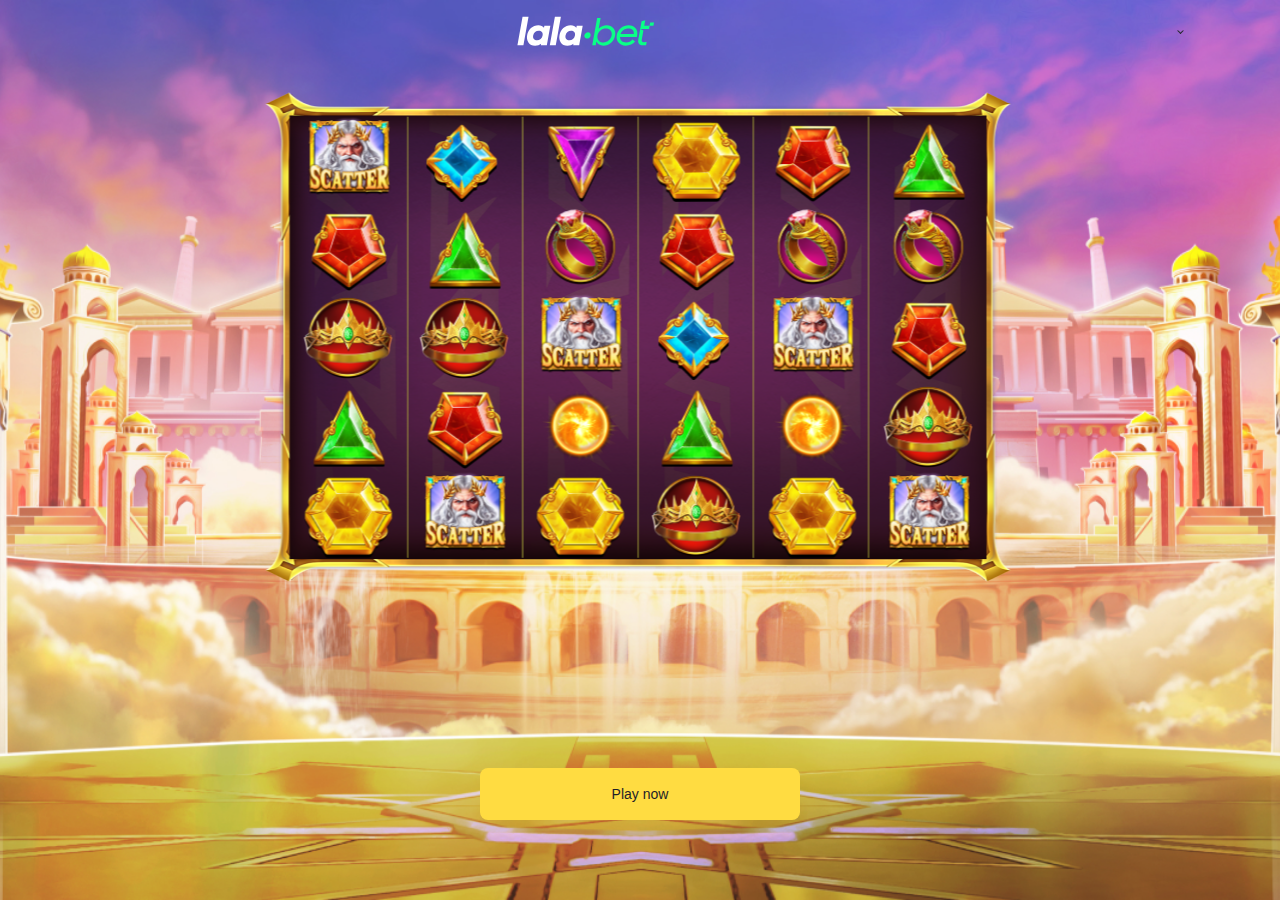
==== index.html @ fec8e7c0 "slots" ====
<!doctype html>
<html lang="en">
<head>
    <meta charset="UTF-8">
    <meta name="viewport"
          content="width=device-width, user-scalable=no, initial-scale=1.0, maximum-scale=1.0, minimum-scale=1.0">
    <meta http-equiv="X-UA-Compatible" content="ie=edge">
    <title>lala-bet</title>
    <link rel="preconnect" href="https://fonts.googleapis.com">
    <link rel="preconnect" href="https://fonts.gstatic.com" crossorigin>
    <link href="https://fonts.googleapis.com/css2?family=Roboto:wght@400&display=swap" rel="stylesheet">
    <link href="https://fonts.googleapis.com/css2?family=Poppins:wght@400;700&display=swap" rel="stylesheet">
    <link href="https://fonts.googleapis.com/css2?family=Passion+One:wght@400&display=swap" rel="stylesheet">
    <link rel="stylesheet" href="css/style.css">
    <link rel="stylesheet" href="css/slot.css">
    <link rel="stylesheet" href="css/signupFrame.css">
    <script src="https://preprod.justbit.io/script/true-signup.js" async="" defer="" id="TRUE_SIGNUP"
            idframe="TRUE_SIGNUP_FRAME" brand="https://preprod.justbit.io" css="https://getbootstrap.com/docs/3.4/dist/css/bootstrap.min.css">
    </script>
</head>
<body>

<div id="root">
    <header class="header">
        <div class="header__container container">
            <div class="header__item"></div>
            <div data-id="logo" class="logo" data-toggle="modal" data-target="#modalRegistration" data-dismiss="modal">
                <img src="images/logo.svg" alt="LALA-BET">
            </div>
            <div class="languagepicker">
                <a href="javascript:void(0)" title="українська" rel="nofollow" class="active">
                    <img src="images/lang/en.png" alt=""/>
                    <div class="arrow"></div>
                </a>

                <div class="languagepicker-dropduwn">
                    <a href="" title="english" rel="nofollow" class="active" data-lang="en">
                        <img src="images/lang/en.png" alt=""/>EN
                    </a>
                    <a href="" title="" rel="nofollow" class="active" data-lang="pt">
                        <img src="images/lang/pt.png" alt=""/>PT
                    </a>
                    <a href="" title="" rel="nofollow" class="active" data-lang="de">
                        <img src="images/lang/de.png" alt=""/>DE
                    </a>
                    <a href="" title="poland" rel="nofollow" class="active" data-lang="pl">
                        <img src="images/lang/pl.png" alt=""/>PL
                    </a>
                    <a href="" title="" rel="nofollow" class="active" data-lang="ca-EN">
                        <img src="images/lang/ca-en.png" alt=""/>CA-Eng
                    </a>
                    <a href="" title="" rel="nofollow" class="active" data-lang="ca-FR">
                        <img src="images/lang/ca-fr.png" alt=""/>CA-Fr
                    </a>
                    <a href="" title="" rel="nofollow" class="active"  data-lang="au">
                        <img src="images/lang/au.png" alt=""/>AU
                    </a>
                    <a href="" title="" rel="nofollow" class="active" data-lang="nz">
                        <img src="images/lang/nz.png" alt=""/>NZ
                    </a>
                    <a href="" title="" rel="nofollow" class="active" data-lang="in">
                        <img src="images/lang/in.png" alt=""/>IN
                    </a>
                </div>
            </div>
        </div>
    </header>
    <div class="main">
<!--        <div id="slot" class="slot">-->
<!--            <div id="reels" class="reels">-->
<!--                <div class="reel"></div>-->
<!--                <div class="reel"></div>-->
<!--                <div class="reel"></div>-->
<!--                <div class="reel"></div>-->
<!--                <div class="reel"></div>-->
<!--                <div class="reel"></div>-->
<!--            </div>-->
<!--        </div>-->

        <div class="slot">
            <div class="slot-mask">
                <div class="slot-column slot-column-1">
                    <img class="slot-element slot-element-1" src="./images/symbols/scatter_win.png">
                    <img class="slot-element slot-element-2" src="./images/symbols/orange.png">
                    <img class="slot-element slot-element-3" src="./images/symbols/krown.png">
                    <img class="slot-element slot-element-4" src="./images/symbols/green.png">
                    <img class="slot-element slot-element-5" src="./images/symbols/yellow.png">

                </div>
                <div class="slot-column slot-column-2">
                    <img class="slot-element slot-element-1" src="./images/symbols/blue.png">
                    <img class="slot-element slot-element-2" src="./images/symbols/green.png">
                    <img class="slot-element slot-element-3" src="./images/symbols/krown.png">
                    <img class="slot-element slot-element-4" src="./images/symbols/orange.png">
                    <img class="slot-element slot-element-5" src="./images/symbols/scatter_win.png">
                </div>
                <div class="slot-column slot-column-3">
                    <img class="slot-element slot-element-1" src="./images/symbols/purple.png">
                    <img class="slot-element slot-element-2" src="./images/symbols/ring.png">
                    <img class="slot-element slot-element-3" src="./images/symbols/scatter_win.png">
                    <img class="slot-element slot-element-4" src="./images/symbols/wild_win.png">
                    <img class="slot-element slot-element-5" src="./images/symbols/yellow.png">
                </div>
                <div class="slot-column slot-column-4">
                    <img class="slot-element slot-element-1" src="./images/symbols/yellow.png">
                    <img class="slot-element slot-element-2" src="./images/symbols/orange.png">
                    <img class="slot-element slot-element-3" src="./images/symbols/blue.png">
                    <img class="slot-element slot-element-4" src="./images/symbols/green.png">
                    <img class="slot-element slot-element-5" src="./images/symbols/krown.png">
                </div>
                <div class="slot-column slot-column-5">
                    <img class="slot-element slot-element-1" src="./images/symbols/orange.png">
                    <img class="slot-element slot-element-2" src="./images/symbols/ring.png">
                    <img class="slot-element slot-element-3" src="./images/symbols/scatter_win.png">
                    <img class="slot-element slot-element-4" src="./images/symbols/wild_win.png">
                    <img class="slot-element slot-element-5" src="./images/symbols/yellow.png">
                </div>
                <div class="slot-column slot-column-6">
                    <img class="slot-element slot-element-1" src="./images/symbols/green.png">
                    <img class="slot-element slot-element-2" src="./images/symbols/ring.png">
                    <img class="slot-element slot-element-3" src="./images/symbols/orange.png">
                    <img class="slot-element slot-element-4" src="./images/symbols/krown.png">
                    <img class="slot-element slot-element-5" src="./images/symbols/scatter_win.png">
                </div>
            </div>

            <div class="slot-combo"></div>
        </div>

        <button type="button" id="playNow" class="btn btn-play"></button>
    </div>
</div>

<div class="modal modalSpin" id="modalSpin">
    <div class="modal__dialog greeting__dialog">
        <div class="modal__content greeting__content">
            <div class="modal__body">
                <div class="modal__header">
                    <div class="gradient-text">TRY AGAIN</div>
                </div>
                <button type="button" id="spin" class="btn btn-play">Spin</button>
            </div>
        </div>
    </div>
</div>

<div class="modal modalGetBonus" id="modalGetBonus">
    <div class="modal__dialog greeting__dialog">
        <div class="modal__content greeting__content">
            <div class="modal__body">
                <div class="modal__header">
                    <div class="gradient-text">Your bonus</div>
                    <div class="text">200% up to €1’000</div>
                </div>
                <button type="button" id="getBonus" class="btn btn-play">Get Bonus</button>
            </div>
        </div>
    </div>
</div>

<div class="modal modalRegistration" id="modalRegistration">
    <div class="modal__dialog">
        <button class="modal__close" type="button" data-close="modal">&times;</button>
        <div class="modal__content modal__form">
            <div class="iframe__form" id="TRUE_SIGNUP_FRAME"></div>
<!--            <form action="" class="signup">-->
<!--                <div class="signup__title">Sign Up</div>-->

<!--                <div class="btn-wrap">-->
<!--                    <a href="#" class="btn-social" rel="nofollow, noindex">-->
<!--                        <i class="google" aria-hidden="true"></i>-->
<!--                    </a>-->
<!--                    <a href="#" class="btn-social" rel="nofollow, noindex">-->
<!--                        <i class="facebook" aria-hidden="true"></i>-->
<!--                    </a>-->
<!--                    <a href="#" class="btn-social" rel="nofollow, noindex">-->
<!--                        <i class="whatsapp" aria-hidden="true"></i>-->
<!--                    </a>-->
<!--                    <a href="#" class="btn-social" rel="nofollow, noindex">-->
<!--                        <i class="telegram" aria-hidden="true"></i>-->
<!--                    </a>-->
<!--                </div>-->

<!--                <div class="or"><span>or Log in directly with</span></div>-->

<!--                <div class="form-group">-->
<!--                    <input type="text" class="form-control" placeholder="Enter Email" name="email" required>-->
<!--                    <input type="password" class="form-control" name="password" placeholder="Password" required>-->
<!--                    <select id="country" class="form-control" name="country">-->
<!--                        <option>Currency</option>-->
<!--                        <option value="eur">EUR</option>-->
<!--                        <option value="usd">USD</option>-->
<!--                        <option value="uah">UAH</option>-->
<!--                    </select>-->

<!--                    <a href="/" class="code">I have a code</a>-->

<!--                    <div class="form-buttons">-->
<!--                        <input type="submit" class="form-button form-login" value="Log in">-->
<!--                        <input type="submit" class="form-button form-continue" value="Continue">-->
<!--                    </div>-->
<!--                </div>-->

<!--                <div class="notification">-->
<!--                    <p>-->
<!--                        By clicking “Sign up” you confirm 18 years and agree to-->
<!--                        <a href="/">Terms of Use</a> and <a href="/">Privacy Policy</a>-->
<!--                    </p>-->

<!--                    <div class="or"></div>-->

<!--                    <p>Need help? <a href="/">Contact us</a></p>-->
<!--                </div>-->
<!--            </form>-->
        </div>
    </div>
</div>

<audio id="snd-music" loop>
    <source src="sounds/music.mp3" type="audio/mpeg">
</audio>

<audio id="snd-reels" loop>
    <source src="sounds/reels.mp3" type="audio/mpeg">
</audio>

<audio id="snd-win">
    <source src="sounds/win.mp3" type="audio/mpeg">
</audio>

<script src="js/common.js" type="module"></script>
<script src="js/slots.js" type="module"></script>
<script src="js/signupFrame.js" type="module"></script>

</body>
</html>
---- css/style.css ----
* {
    box-sizing: border-box;
    margin: 0;
    padding: 0;
}

html {
    height: 100%;
}

img {
    max-width: 100%;
}

body {
    display: flex;
    flex-direction: column;
    font-family: Roboto,Arial,sans-serif;
    font-weight: 500;
    font-size: 14px;
    line-height: 1.2;
    min-height: 100%;
    width: auto;
    overflow-x: hidden;
    background: #000 url('../images/bg.jpg') no-repeat 50% 50%/cover;
}

#root {
    min-height: 100vh;
    position: relative;
    overflow: hidden;
}

#root, main {
    flex: 1 0 auto;
}

/* Header */

.header {
    position: absolute;
    z-index: 9;
    width: 100%;
    height: 54px;
    padding-top: 10px;
}

.header__container {
    display: flex;
    justify-content: space-between;
    align-items: center;
}
.container {
    width: 100%;
    max-width: 100%;
    margin: 0 auto;
    padding: 0 10px;
}
@media (max-width: 767px){
    .header__item {
        display: none;
    }
    .header .logo {
        width: 97px;
        height: 22px;
    }
}
@media (min-width: 640px){
    .container {
        max-width: 610px;
        padding: 0 15px;
    }
}
@media (min-width: 768px){
    .header {
        height: 64px;
        padding-top: 15px;
    }
    .container {
        max-width: 738px;
    }
}
@media (min-width: 992px){
    .container {
        max-width: 962px;
    }
}
@media (min-width: 1200px){
    .container {
        max-width: 1140px;
    }
}
@media (min-width: 1494px){
    .container {
        max-width: 1246px;
    }
}

/* Main */
.main {
    display: flex;
    justify-content: center;
    position: relative;
    flex: 1 1 auto;
    z-index: 1;
    overflow: hidden;
    height: 100vh;
    padding-bottom: 80px;
}

/* Button */

.btn {
    display: flex;
    justify-content: center;
    align-items: center;
    width: 320px;
    height: 52px;
    border-radius: 8px;
    border: none;
    font-size: 14px;
    line-height: 20;
    font-weight: 500;
    cursor: pointer;
    align-self: flex-end;
}
.btn-play {
    position: absolute;
    background-color: #FFDC41;
    color: #1E1E28;
    animation: pulse 1s linear infinite;
}
.btn-play:before {
    content: '';
    position: absolute;
    display: block;
    width: 160px;
    height: 26px;
    border-radius: 8px;
    background: transparent;
    animation: increase 1s infinite;
}

@keyframes pulse {
    0% {
        transform: scale(1);
    }
    20% {
        transform: scale(.9);
    }
    40% {
        transform: scale(1);
    }
}
@keyframes increase{
    0% {
        transform: scale(1);
        box-shadow: 0px 0px 1px #FFDC41;
        box-shadow: inset 0 0 1px #FFDC41;
    }
    50% {
        box-shadow: 0px 0px 3px  #FFDC41;
        box-shadow: inset 0 0 3px #FFDC41;
    }
    100% {
        transform: scale(2.5);
    }
}


/* languagepicker */

.languagepicker {
    position: relative;
    display: flex;
    flex-wrap: wrap;
    align-items: center;
    justify-content: center;
    max-width: 110px;
    min-width: 110px;
    width: 100%;
    min-height: 30px;
    padding: 5px 0 14px;
}

.languagepicker a {
    display: flex;
    align-items: center;
    width: 100%;
    height: 100%;
    font-size: 12px;
    font-weight: 400;
    text-decoration: none;
    text-transform: uppercase;
    color: #fff;
}

.languagepicker>.active {
    position: relative;
    justify-content: center;
}
.languagepicker a .arrow {
    position: absolute;
    top: 50%;
    right: 12px;
    width: 5px;
    height: 5px;
    border-top: 1px solid transparent;
    border-right: 1px solid transparent;
    border-bottom: 1px solid #23282D;
    border-left: 1px solid #23282D;
    transform: rotate(-45deg);
}

.languagepicker:hover a .arrow {
    transform: rotate(135deg);
}

.languagepicker .languagepicker-dropduwn {
    display: none;
    position: absolute;
    left: 0;
    top: 100%;
    width: 100%;
    background-color: #23282D;
    border-radius: 4px;
    padding: 8px 8px 5px;
    z-index: 99;
}
.languagepicker:hover .languagepicker-dropduwn {
    display: block;
}
.languagepicker .languagepicker-dropduwn a.active {
    gap: 8px;
    margin-bottom: 8px;
    width: 100%;
}

/* Modal */

.modal {
    position: fixed;
    top: 0;
    left: 0;
    z-index: 999;
    display: none;
    width: 100%;
    height: 100%;
    overflow: hidden;
    background-color: rgba(0,0,0,.75);
}

.modal__dialog {
    position: relative;
    top: 50%;
    left: 50%;
    transform: translate(-50%, -50%);
    max-width: 343px;
}
.greeting__dialog::after {
    content: "";
    position: absolute;
    bottom: 113px;
    left: 55%;
    transform: translate(-50%);
    display: block;
    width: 305px;
    height: 265px;
    background: url("../images/zeus.png") 50% 50%/contain no-repeat;
    overflow: hidden;
    z-index: -1;
}

.modal__content {
    position: relative;
}
.greeting__content {
    padding-bottom: calc(292 / 443 * 100%);
    width: 100%;
    background-image: url("../images/bg-pop.png");
    background-size: cover;
    overflow-y: auto;
}
.modal__body {
    position: absolute;
    top: 0;
    left: 0;
    display: flex;
    flex-direction: column;
    align-items: center;
    width: 100%;
    height: 100%;
    font-family: 'Poppins', sans-serif;
    font-weight: 700;
    text-align: center;
    padding: 29px 32px 32px;
    color: #fff;
    overflow: hidden;
}
.modal__header {
    display: flex;
    flex-direction: column;
    justify-content: center;
    height: 100%;
}

.modal .btn {
    width: 280px;
}
.modal .btn-play {
    position: static;
}
.modal .btn-play:before {
    width: 130px;
}
.gradient-text {
    background: linear-gradient(to top, #F58D29, #FEEA76, #FEEA76);
    -webkit-background-clip: text;
    background-clip: text;
    color: transparent;
}

.modal.show {
    display: block;
}

/* modalSpin */
.modal.modalSpin .gradient-text {
    font-size: 40px;
    line-height: 1;
}

/* modalGetBonus */
.modal.modalGetBonus .gradient-text {
    font-size: 30px;
    line-height: 1;
}
.modal.modalGetBonus .text {
    font-size: 26px;
    line-height: 30px;
}

/* modalRegistration */
.modal.modalRegistration .modal__dialog {
    position: relative;
    padding-top: 88px;
}
.modal.modalRegistration .modal__content {
    max-width: 360px;
    min-height: 536px;
    border: 4px solid transparent;
    border-radius: 24px;
    background-image: linear-gradient(#fff, #fff), linear-gradient(90deg, #FFA011 0%, #FFED4D 35%, #FFED4D 65%, #FFA011 100%);
    background-origin: border-box;
    background-clip: padding-box, border-box;
    box-shadow: 0px 0px 40px 0px #FFED4D;
    overflow: hidden;
}

.modal.modalRegistration .modal__close {
    position: absolute;
    top: 0px;
    right: 16px;
    font-size: 20px;
    font-weight: 700;
    color: #fff;
    width: 40px;
    height: 40px;
    border: 1px solid rgba(255, 255, 255, .1);
    border-radius: 12px;
    background-color: transparent;
    cursor: pointer;
}

@media (min-width: 768px){
    .modal__dialog {
        max-width: 443px;
    }
    .greeting__dialog::after {
        bottom: 158px;
        left: 50%;
        transform: translate(-50%);
        width: 305px;
        height: 300px;
        background: url("../images/zeus.png") 50% 50%/contain no-repeat;
    }

    .modal__content {
        position: relative;
    }
    .greeting__content {
        padding-bottom: calc(292 / 443 * 100%);
        width: 100%;
        background-image: url("../images/bg-pop.png");
        overflow-y: auto;
    }
    .modal__body {
        font-weight: 700;
        padding: 40px 35px 56px;
    }
    .modal .btn {
        width: 372px;
    }
    .modal .btn-play:before {
        width: 172px;
    }

    /* modalSpin */
    .modal.modalSpin .gradient-text {
        font-size: 52px;
    }

    /* modalGetBonus */
    .modal.modalGetBonus .gradient-text {
        font-size: 40px;
    }
    .modal.modalGetBonus .text {
        font-size: 36px;
        line-height: 40px;
    }

    /* modalRegistration */
    .modal.modalRegistration .modal__dialog {
        padding-top: 60px;
    }
    .modal.modalRegistration .modal__content {
        max-width: 480px;
        border: 6px solid transparent;
    }

    .modal.modalRegistration .modal__close {
        right: 0;
    }
}

/* signup */
/*.signup {*/
/*    position: relative;*/
/*    display: flex;*/
/*    gap: 20px;*/
/*    flex-direction: column;*/
/*    align-items: center;*/
/*    padding: 12px 20px 20px;*/
/*}*/

/*.signup__title {*/
/*    font-family: 'Passion One', sans-serif;*/
/*    font-size: 24px;*/
/*    font-weight: 400;*/
/*    color: #58586C;*/
/*}*/

/*.signup a {*/
/*    font-size: 12px;*/
/*    line-height: 15px;*/
/*    font-weight: 400;*/
/*    color: #05D2FF;*/
/*    text-decoration: none;*/
/*}*/

/*.signup a.code {*/
/*    margin-top: 8px;*/
/*    margin-bottom: 8px;*/
/*    text-align: center;*/
/*}*/

/*!* signup / social icons *!*/
/*.btn-wrap {*/
/*    display: flex;*/
/*    align-items: center;*/
/*    justify-content: center;*/
/*    gap: 4px;*/
/*    width: 100%;*/
/*}*/
/*.btn-social {*/
/*    display: flex;*/
/*    align-items: center;*/
/*    justify-content: center;*/
/*    border: 1px solid #BEB9FF;*/
/*    border-radius: 8px;*/
/*    padding: 8px 12px;*/
/*    width: calc(100% / 4);*/
/*}*/
/*.btn-social i {*/
/*    display: block;*/
/*    width: 20px;*/
/*    height: 20px;*/
/*}*/
/*.btn-social .google {*/
/*    background-image: url('data:image/svg+xml,<svg width="21" height="20" viewBox="0 0 21 20" fill="none" xmlns="http://www.w3.org/2000/svg" xmlns:xlink="http://www.w3.org/1999/xlink"><rect x="0.5" width="20" height="20" fill="url(%23pattern0)"/><defs><pattern id="pattern0" patternContentUnits="objectBoundingBox" width="1" height="1"><use xlink:href="%23image0_1_4249" transform="scale(0.000488281)"/></pattern><image id="image0_1_4249" width="2048" height="2048" xlink:href="[data-uri]"/></defs></svg>');*/
/*}*/
/*.btn-social .facebook {*/
/*    background-image: url('data:image/svg+xml,<svg width="21" height="20" viewBox="0 0 21 20" fill="none" xmlns="http://www.w3.org/2000/svg"><g clip-path="url(%23clip0_1_4251)"><path d="M20.5 10C20.5 4.47698 16.0226 0 10.5 0C4.97737 0 0.5 4.47698 0.5 10C0.5 14.9911 4.15703 19.1284 8.93744 19.8785V12.8907H6.39828V10H8.93744V7.79703C8.93744 5.29061 10.4306 3.9064 12.7144 3.9064C13.8086 3.9064 14.9529 4.1037 14.9529 4.1037V6.56434H13.6922C12.4497 6.56434 12.0626 7.33536 12.0626 8.12611V10.002H14.8357L14.3926 12.8927H12.0614V19.8785C16.843 19.1284 20.5 14.9911 20.5 10Z" fill="%231877F2"/><path d="M14.3925 12.8908L14.8356 10H12.0613V8.12417C12.0613 7.33499 12.4484 6.56239 13.6909 6.56239H14.9516V4.10373C14.9516 4.10373 13.8073 3.90643 12.7132 3.90643C10.4293 3.90643 8.93617 5.29064 8.93617 7.79705V10H6.39819V12.8908H8.93736V19.8785C9.97276 20.0405 11.0271 20.0405 12.0625 19.8785V12.8908H14.3925Z" fill="white"/></g><defs><clipPath id="clip0_1_4251"><rect width="20" height="20" fill="white" transform="translate(0.5)"/></clipPath></defs></svg>');*/
/*}*/
/*.btn-social .whatsapp {*/
/*    background-image: url('data:image/svg+xml,<svg width="21" height="20" viewBox="0 0 21 20" fill="none" xmlns="http://www.w3.org/2000/svg"><g clip-path="url(%23clip0_1_4255)"><path d="M20.5 9.99874C20.5 15.5197 16.0224 20 10.5 20C4.97763 20 0.5 15.5197 0.5 9.99874C0.5 4.47774 4.97637 0 10.5 0C16.0236 0 20.5 4.47799 20.5 9.99874Z" fill="%230D9F16"/><path fill-rule="evenodd" clip-rule="evenodd" d="M16.2871 8.60552C15.6351 5.90137 13.3081 4.05659 10.4955 4.02515C10.1121 4.02778 9.72981 4.06686 9.35384 4.14188C5.43003 4.93609 3.39591 9.28552 5.3095 12.7972C5.33227 12.8375 5.34627 12.8821 5.35061 12.9281C5.35495 12.9742 5.34951 13.0206 5.33467 13.0644C5.08019 13.9902 4.82689 14.9149 4.57476 15.8385C4.53375 15.9894 4.53375 15.9894 4.68573 15.9509C5.64567 15.6994 6.60435 15.4501 7.56354 15.1962C7.59923 15.1859 7.63662 15.1827 7.67353 15.1871C7.71044 15.1914 7.7461 15.203 7.77843 15.2214C9.01406 15.8528 10.3141 16.0373 11.6786 15.7748C14.9361 15.1406 17.0643 11.8289 16.2871 8.60552ZM11.3258 14.8219C11.0578 14.8674 10.7883 14.8916 10.6464 14.8885C9.60295 14.8855 8.75221 14.6518 7.96966 14.1784C7.92548 14.1486 7.87523 14.1291 7.82257 14.1213C7.7699 14.1134 7.71614 14.1173 7.6652 14.1328C7.13931 14.2785 6.60964 14.4095 6.08274 14.5487C5.97203 14.5819 5.96146 14.5577 5.98964 14.4576C6.12904 13.9567 6.26039 13.4591 6.40482 12.9643C6.44483 12.8246 6.42998 12.7185 6.35072 12.594C5.26874 10.8548 5.31403 8.68779 6.52535 7.07898C7.78346 5.40351 9.4945 4.71747 11.5414 5.15445C13.5587 5.57961 14.8448 6.8815 15.3173 8.88804C15.963 11.6317 14.1005 14.3605 11.3258 14.8219Z" fill="%23FCFCFC"/><path fill-rule="evenodd" clip-rule="evenodd" d="M12.0483 12.8035C11.8366 12.8126 11.6346 12.764 11.432 12.7092C10.0697 12.3177 9.0474 11.4649 8.22711 10.3419C7.91686 9.91998 7.62926 9.48299 7.53364 8.95821C7.4189 8.32677 7.60032 7.79268 8.0701 7.3557C8.22107 7.21909 8.674 7.15847 8.85718 7.24626C8.92066 7.28091 8.96985 7.33686 8.99607 7.40425C9.16844 7.81406 9.33828 8.21759 9.50687 8.6274C9.53882 8.70639 9.52499 8.78211 9.48951 8.86111C9.40295 9.04928 9.26305 9.20098 9.12289 9.34966C9.01495 9.45909 9.01016 9.55972 9.08917 9.68928C9.57028 10.4905 10.2358 11.0732 11.1064 11.4214C11.2363 11.4729 11.3329 11.4548 11.4207 11.3459C11.5656 11.167 11.7189 10.9876 11.8563 10.8027C11.9504 10.6722 12.0576 10.6541 12.1909 10.7144C12.4795 10.8455 12.7661 10.9821 13.054 11.1195C13.1184 11.1469 13.1821 11.1804 13.246 11.2105C13.5374 11.3565 13.5343 11.3595 13.5094 11.681C13.4606 12.3099 12.9896 12.6191 12.4307 12.7738C12.3055 12.8034 12.1765 12.8134 12.0483 12.8035Z" fill="%23FDFDFD"/></g><defs><clipPath id="clip0_1_4255"><rect width="20" height="20" fill="white" transform="translate(0.5)"/></clipPath></defs></svg>');*/
/*}*/
/*.btn-social .telegram {*/
/*    background-image: url('data:image/svg+xml,<svg width="21" height="20" viewBox="0 0 21 20" fill="none" xmlns="http://www.w3.org/2000/svg"><g clip-path="url(%23clip0_1_4260)"><path d="M10.5042 20.0083C16.0293 20.0083 20.5083 15.5293 20.5083 10.0042C20.5083 4.47902 16.0293 0 10.5042 0C4.97902 0 0.5 4.47902 0.5 10.0042C0.5 15.5293 4.97902 20.0083 10.5042 20.0083Z" fill="url(%23paint0_linear_1_4260)"/><path fill-rule="evenodd" clip-rule="evenodd" d="M5.02308 9.89588C7.93853 8.62974 9.87939 7.78842 10.854 7.38026C13.6278 6.22241 14.2109 6.02249 14.5858 6.01416C14.6691 6.01416 14.8523 6.03082 14.9773 6.13078C15.0772 6.21408 15.1022 6.32237 15.1189 6.40566C15.1355 6.48896 15.1522 6.66389 15.1355 6.79717C14.9856 8.37984 14.3359 12.2199 14.0027 13.9858C13.8611 14.7355 13.5862 14.9854 13.3196 15.0104C12.7365 15.0604 12.295 14.6272 11.7369 14.2607C10.854 13.686 10.3625 13.3278 9.50455 12.7613C8.51329 12.1116 9.15469 11.7534 9.72112 11.1703C9.87106 11.0204 12.4283 8.68805 12.4783 8.4798C12.4866 8.45481 12.4866 8.35485 12.4283 8.30487C12.37 8.25489 12.2867 8.27155 12.2201 8.28821C12.1285 8.30487 10.729 9.23782 8.00517 11.0787C7.60534 11.3536 7.24715 11.4869 6.92229 11.4785C6.56411 11.4702 5.88106 11.2786 5.36461 11.112C4.73987 10.9121 4.24007 10.8038 4.28172 10.454C4.30671 10.2707 4.55661 10.0875 5.02308 9.89588Z" fill="white"/></g><defs><linearGradient id="paint0_linear_1_4260" x1="10.4958" y1="0" x2="10.4958" y2="19.8501" gradientUnits="userSpaceOnUse"><stop stop-color="%232AABEE"/><stop offset="1" stop-color="%23229ED9"/></linearGradient><clipPath id="clip0_1_4260"><rect width="20" height="20" fill="white" transform="translate(0.5)"/></clipPath></defs></svg>');*/
/*}*/

/*!* signup / or *!*/
/*.or {*/
/*    position: relative;*/
/*    display: flex;*/
/*    align-items: center;*/
/*    font-size: 10px;*/
/*    line-height: 1.4;*/
/*    font-weight: 400;*/
/*    color: #58586C;*/
/*    width: 100%;*/
/*}*/
/*.or:after {*/
/*    content: '';*/
/*    position: absolute;*/
/*    display: block;*/
/*    width: 100%;*/
/*    height: 1px;*/
/*    background: #EBEAFF;*/
/*    z-index: 0;*/
/*}*/
/*.or span {*/
/*    display: block;*/
/*    background-color: #fff;*/
/*    margin: 0 auto;*/
/*    padding: 0 24px;*/
/*    z-index: 2;*/
/*}*/

/*!* signup / form group *!*/

/*.form-group {*/
/*    display: flex;*/
/*    flex-direction: column;*/
/*    gap: 8px;*/
/*    width: 100%;*/
/*}*/

/*.form-control {*/
/*    display: block;*/
/*    width: 100%;*/
/*    font-weight: 400;*/
/*    font-size: 13px;*/
/*    line-height: 1.4;*/
/*    color: #AAAAB9;*/
/*    padding: 14px 24px 14px 12px;*/
/*    height: 48px;*/
/*    border: 1px solid #EBEAFF;*/
/*    border-radius: 8px;*/
/*}*/

/*.form-buttons {*/
/*    display: flex;*/
/*    gap: 8px;*/
/*    width: 100%;*/
/*}*/

/*.form-button {*/
/*    display: flex;*/
/*    align-items: center;*/
/*    justify-content: center;*/
/*    border-radius: 8px;*/
/*    padding: 16px 0;*/
/*    font-weight: 500;*/
/*    font-size: 14px;*/
/*    line-height: 20px;*/
/*    height: 52px;*/
/*    width: calc(100% / 2);*/
/*    border: none;*/
/*}*/
/*.form-login {*/
/*    border: 1px solid #BEB9FF;*/
/*    background-color: #fff;*/
/*    color: #BEB9FF;*/
/*}*/
/*.form-continue {*/
/*    border: 1px solid #FFDC41;*/
/*    background-color: #FFDC41;*/
/*    color: #1E1E28;*/
/*}*/

/*!* signup / notification *!*/

/*.notification {*/
/*    display: flex;*/
/*    flex-direction: column;*/
/*    align-items: center;*/
/*    gap: 12px;*/
/*}*/

/*@media (min-width: 768px){*/
/*    .signup {*/
/*        padding: 18px 36px;*/
/*    }*/
/*}*/
---- css/slot.css ----
.slot{
    position: absolute;
    top: 64px;
    left: 50%;
    transform: translateX(-50%);
    width: 1011px;
    height: 568px;
    background: url("../images/bg-slot.png");
}

.slot-mask {
    display: flex;
    position: absolute;
    top: calc((100% - 463px) / 2);
    height: 441px;
    left: calc((100% - 700px) / 2);
    width: 696px;
    overflow: hidden;
    transition: opacity .5s ease;
}

.slot-column {
    position: relative;
    height: 100%;
    width: calc(100% / 6);
    overflow: hidden;
    transition: transform .5s ease;
}

.slot-element {
    width: 100%;
    height: calc((100% / 5) - 3px);
    object-fit: contain;
    transform: translate3d(0, 0, 0);
}

.slot-combo {
    position: absolute;
    top: 190px;
    left: 14px;
    opacity: 0
}

.slot-combo.combo-show {
    transition: opacity .35s ease;
    opacity: 1;
    animation: combo-anim .75s ease-in-out infinite
}

/* ========== */

.slot-column-pos {
    transform: translateY(-25px)
}

.slot-column-moving {
    display: block;
    filter: url("#blur");
    animation: column-moving .15s linear infinite
}

.slot-column-end {
    animation: column-back .2s ease-in-out forwards
}

/* ========== */

@keyframes column-up {
    100% {
        transform: translateY(-100px)
    }
}

@keyframes column-moving {
    100% {
        transform: translateY(525px)
    }
}

@keyframes column-back {
    0% {
        transform: translateY(0)
    }

    50% {
        transform: translateY(50px)
    }

    100% {
        transform: translateY(0)
    }
}

@keyframes combo-anim {
    0%,100% {
        opacity: .5
    }

    50% {
        opacity: 1
    }
}

/*.slot{*/
/*    position: absolute;*/
/*    top: 64px;*/
/*    left: 50%;*/
/*    transform: translateX(-50%);*/
/*    width: 1011px;*/
/*    height: 568px;*/
/*    background: url("../images/bg-slot.png");*/
/*}*/

/*.reels {*/
/*    display: flex;*/
/*    position: absolute;*/
/*    top: calc((100% - 463px) / 2);*/
/*    height: 441px;*/
/*    left: calc((100% - 700px) / 2);*/
/*    width: 696px;*/
/*    overflow: hidden;*/
/*    transition: opacity .5s ease;*/
/*}*/

/*.reel {*/
/*    overflow: hidden;*/
/*    width: calc(100% / 6);*/
/*}*/

/*.reel > .icons {*/
/*    position: relative;*/
/*    height: 100%;*/
/*}*/

/*.reel > .icons > img {*/
/*    width: 100%;*/
/*    height: calc((100% / 5) - 3px);*/
/*    object-fit: contain;*/
/*    transform: translate3d(0, 0, 0);*/
/*}*/

/*#slot.inverted .reel {*/
/*    transform: scaleY(-1);*/
/*}*/

/*#slot.inverted .reel > .icons > img {*/
/*    transform: scaleY(-1);*/
/*}*/
---- css/signupFrame.css ----
.iframe__form {
    position: absolute;
    height: 100%;
    width: 100%;
}
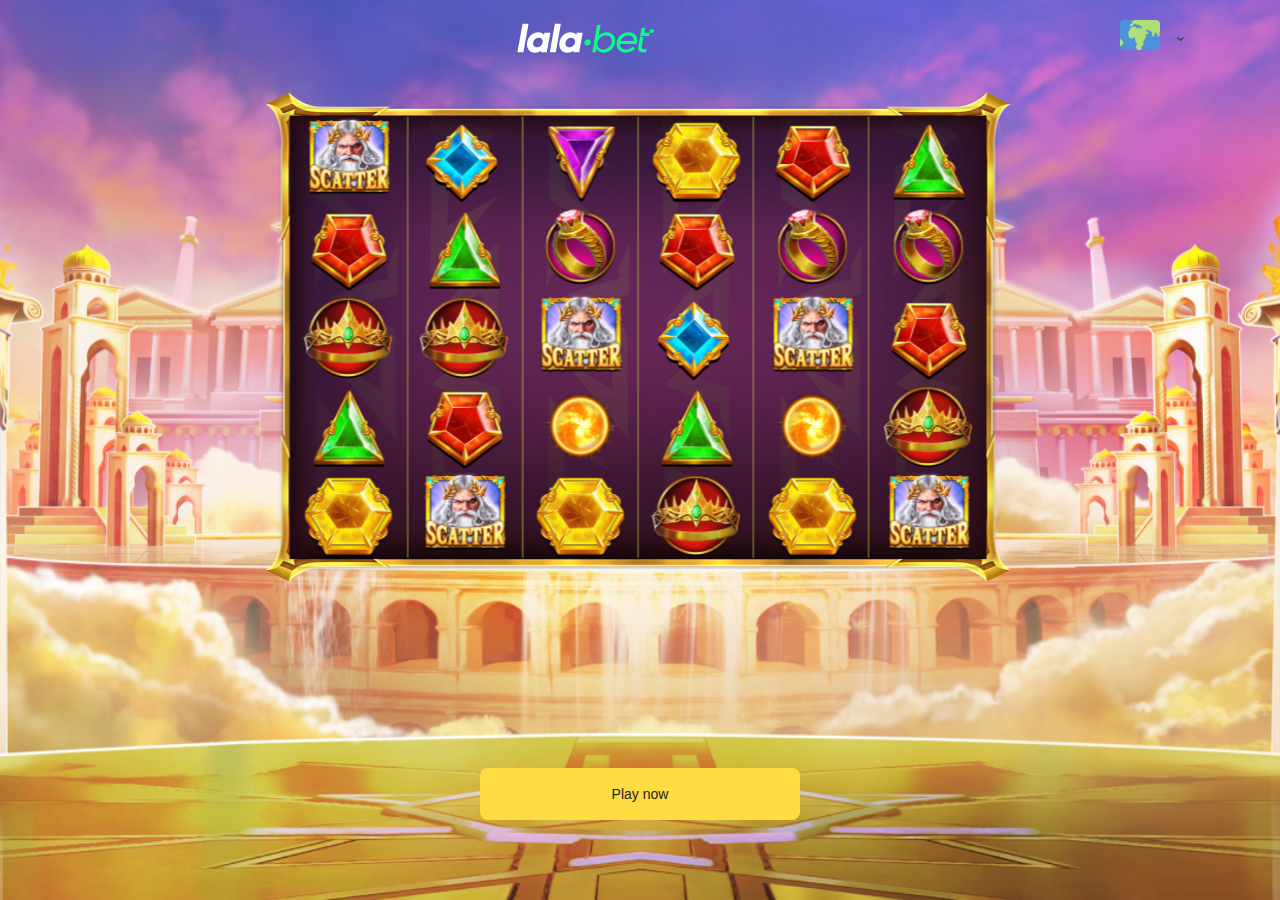
==== commit 0407d912: "languagepicker" ====
--- a/index.html
+++ b/index.html
@@ -28,8 +28,8 @@
                 <img src="images/logo.svg" alt="LALA-BET">
             </div>
             <div class="languagepicker">
-                <a href="javascript:void(0)" title="українська" rel="nofollow" class="active">
-                    <img src="images/lang/en.png" alt=""/>
+                <a href="javascript:void(0)" title="" rel="nofollow" class="active">
+                    <img src="" alt=""/>
                     <div class="arrow"></div>
                 </a>
 
@@ -65,6 +65,7 @@
             </div>
         </div>
     </header>
+
     <div class="main">
 <!--        <div id="slot" class="slot">-->
 <!--            <div id="reels" class="reels">-->
@@ -138,7 +139,7 @@
                 <div class="modal__header">
                     <div class="gradient-text">TRY AGAIN</div>
                 </div>
-                <button type="button" id="spin" class="btn btn-play">Spin</button>
+                <button type="button" id="btnSpin" class="btn btn-play">Spin</button>
             </div>
         </div>
     </div>
@@ -152,7 +153,7 @@
                     <div class="gradient-text">Your bonus</div>
                     <div class="text">200% up to €1’000</div>
                 </div>
-                <button type="button" id="getBonus" class="btn btn-play">Get Bonus</button>
+                <button type="button" id="btnGetBonus" class="btn btn-play">Get Bonus</button>
             </div>
         </div>
     </div>
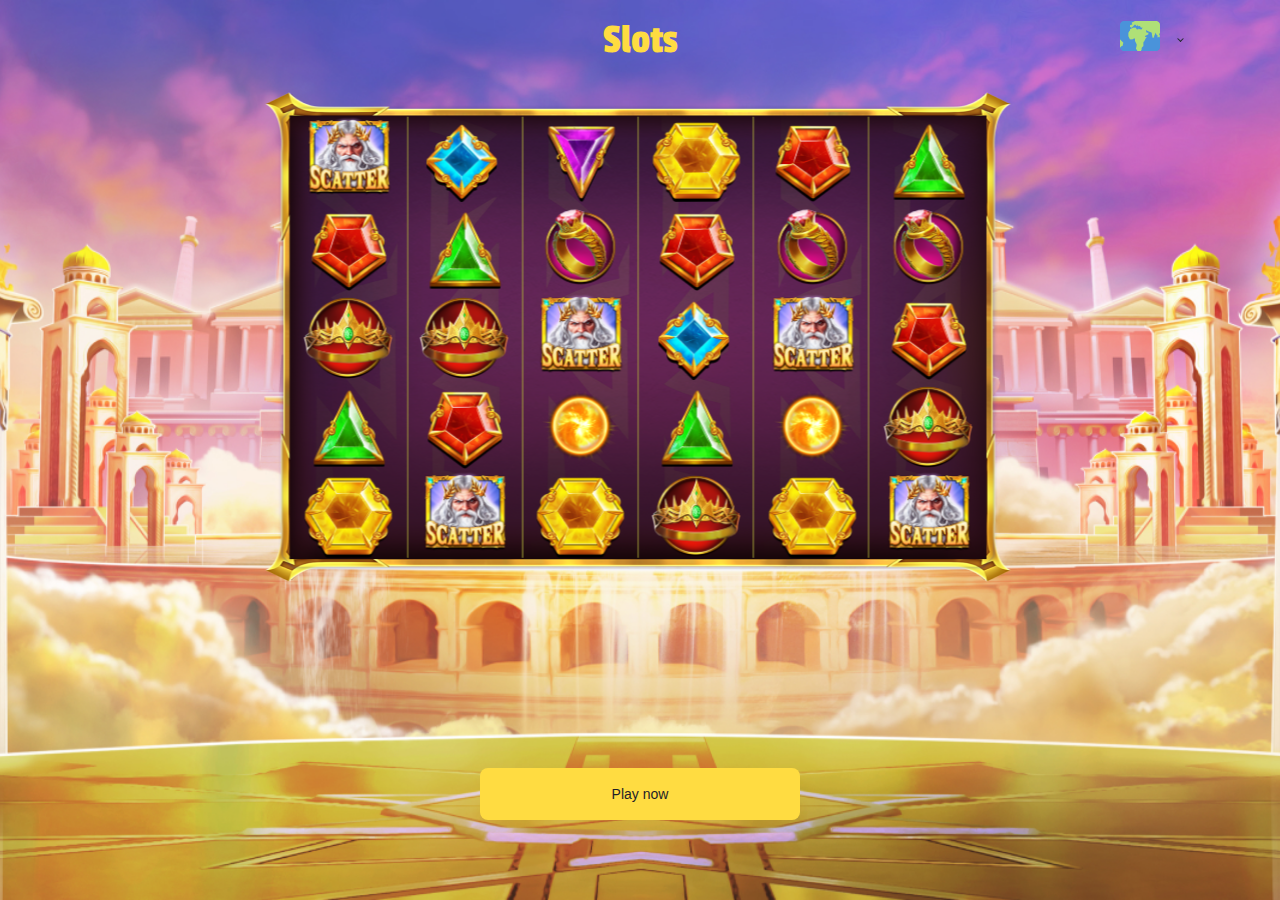
==== commit 92103320: "logo" ====
--- a/index.html
+++ b/index.html
@@ -5,28 +5,24 @@
     <meta name="viewport"
           content="width=device-width, user-scalable=no, initial-scale=1.0, maximum-scale=1.0, minimum-scale=1.0">
     <meta http-equiv="X-UA-Compatible" content="ie=edge">
-    <title>lala-bet</title>
+    <title>Slots</title>
     <link rel="preconnect" href="https://fonts.googleapis.com">
     <link rel="preconnect" href="https://fonts.gstatic.com" crossorigin>
     <link href="https://fonts.googleapis.com/css2?family=Roboto:wght@400&display=swap" rel="stylesheet">
     <link href="https://fonts.googleapis.com/css2?family=Poppins:wght@400;700&display=swap" rel="stylesheet">
     <link href="https://fonts.googleapis.com/css2?family=Passion+One:wght@400&display=swap" rel="stylesheet">
     <link rel="stylesheet" href="css/style.css">
+    <link rel="stylesheet" href="css/languagepicker.css">
     <link rel="stylesheet" href="css/slot.css">
-    <link rel="stylesheet" href="css/signupFrame.css">
-    <script src="https://preprod.justbit.io/script/true-signup.js" async="" defer="" id="TRUE_SIGNUP"
-            idframe="TRUE_SIGNUP_FRAME" brand="https://preprod.justbit.io" css="https://getbootstrap.com/docs/3.4/dist/css/bootstrap.min.css">
-    </script>
+    <link rel="stylesheet" href="css/modals.css">
 </head>
 <body>
 
 <div id="root">
     <header class="header">
         <div class="header__container container">
-            <div class="header__item"></div>
-            <div data-id="logo" class="logo" data-toggle="modal" data-target="#modalRegistration" data-dismiss="modal">
-                <img src="images/logo.svg" alt="LALA-BET">
-            </div>
+            <div class="header__item" style="width: 110px"></div>
+            <div class="header__item">Slots</div>
             <div class="languagepicker">
                 <a href="javascript:void(0)" title="" rel="nofollow" class="active">
                     <img src="" alt=""/>
@@ -34,50 +30,24 @@
                 </a>
 
                 <div class="languagepicker-dropduwn">
+                    <a href="" title="" rel="nofollow" class="active" data-lang="uk">
+                        <img src="images/lang/uk.png" alt=""/>UA
+                    </a>
+                    <a href="" title="poland" rel="nofollow" class="active" data-lang="pl">
+                        <img src="images/lang/pl.png" alt=""/>PL
+                    </a>
                     <a href="" title="english" rel="nofollow" class="active" data-lang="en">
                         <img src="images/lang/en.png" alt=""/>EN
                     </a>
-                    <a href="" title="" rel="nofollow" class="active" data-lang="pt">
-                        <img src="images/lang/pt.png" alt=""/>PT
-                    </a>
                     <a href="" title="" rel="nofollow" class="active" data-lang="de">
                         <img src="images/lang/de.png" alt=""/>DE
                     </a>
-                    <a href="" title="poland" rel="nofollow" class="active" data-lang="pl">
-                        <img src="images/lang/pl.png" alt=""/>PL
-                    </a>
-                    <a href="" title="" rel="nofollow" class="active" data-lang="ca-EN">
-                        <img src="images/lang/ca-en.png" alt=""/>CA-Eng
-                    </a>
-                    <a href="" title="" rel="nofollow" class="active" data-lang="ca-FR">
-                        <img src="images/lang/ca-fr.png" alt=""/>CA-Fr
-                    </a>
-                    <a href="" title="" rel="nofollow" class="active"  data-lang="au">
-                        <img src="images/lang/au.png" alt=""/>AU
-                    </a>
-                    <a href="" title="" rel="nofollow" class="active" data-lang="nz">
-                        <img src="images/lang/nz.png" alt=""/>NZ
-                    </a>
-                    <a href="" title="" rel="nofollow" class="active" data-lang="in">
-                        <img src="images/lang/in.png" alt=""/>IN
-                    </a>
                 </div>
             </div>
         </div>
     </header>
 
     <div class="main">
-<!--        <div id="slot" class="slot">-->
-<!--            <div id="reels" class="reels">-->
-<!--                <div class="reel"></div>-->
-<!--                <div class="reel"></div>-->
-<!--                <div class="reel"></div>-->
-<!--                <div class="reel"></div>-->
-<!--                <div class="reel"></div>-->
-<!--                <div class="reel"></div>-->
-<!--            </div>-->
-<!--        </div>-->
-
         <div class="slot">
             <div class="slot-mask">
                 <div class="slot-column slot-column-1">
@@ -164,55 +134,55 @@
         <button class="modal__close" type="button" data-close="modal">&times;</button>
         <div class="modal__content modal__form">
             <div class="iframe__form" id="TRUE_SIGNUP_FRAME"></div>
-<!--            <form action="" class="signup">-->
-<!--                <div class="signup__title">Sign Up</div>-->
-
-<!--                <div class="btn-wrap">-->
-<!--                    <a href="#" class="btn-social" rel="nofollow, noindex">-->
-<!--                        <i class="google" aria-hidden="true"></i>-->
-<!--                    </a>-->
-<!--                    <a href="#" class="btn-social" rel="nofollow, noindex">-->
-<!--                        <i class="facebook" aria-hidden="true"></i>-->
-<!--                    </a>-->
-<!--                    <a href="#" class="btn-social" rel="nofollow, noindex">-->
-<!--                        <i class="whatsapp" aria-hidden="true"></i>-->
-<!--                    </a>-->
-<!--                    <a href="#" class="btn-social" rel="nofollow, noindex">-->
-<!--                        <i class="telegram" aria-hidden="true"></i>-->
-<!--                    </a>-->
-<!--                </div>-->
-
-<!--                <div class="or"><span>or Log in directly with</span></div>-->
-
-<!--                <div class="form-group">-->
-<!--                    <input type="text" class="form-control" placeholder="Enter Email" name="email" required>-->
-<!--                    <input type="password" class="form-control" name="password" placeholder="Password" required>-->
-<!--                    <select id="country" class="form-control" name="country">-->
-<!--                        <option>Currency</option>-->
-<!--                        <option value="eur">EUR</option>-->
-<!--                        <option value="usd">USD</option>-->
-<!--                        <option value="uah">UAH</option>-->
-<!--                    </select>-->
-
-<!--                    <a href="/" class="code">I have a code</a>-->
-
-<!--                    <div class="form-buttons">-->
-<!--                        <input type="submit" class="form-button form-login" value="Log in">-->
-<!--                        <input type="submit" class="form-button form-continue" value="Continue">-->
-<!--                    </div>-->
-<!--                </div>-->
-
-<!--                <div class="notification">-->
-<!--                    <p>-->
-<!--                        By clicking “Sign up” you confirm 18 years and agree to-->
-<!--                        <a href="/">Terms of Use</a> and <a href="/">Privacy Policy</a>-->
-<!--                    </p>-->
-
-<!--                    <div class="or"></div>-->
-
-<!--                    <p>Need help? <a href="/">Contact us</a></p>-->
-<!--                </div>-->
-<!--            </form>-->
+            <form action="" class="signup">
+                <div class="signup__title">Sign Up</div>
+
+                <div class="btn-wrap">
+                    <a href="#" class="btn-social" rel="nofollow, noindex">
+                        <i class="google" aria-hidden="true"></i>
+                    </a>
+                    <a href="#" class="btn-social" rel="nofollow, noindex">
+                        <i class="facebook" aria-hidden="true"></i>
+                    </a>
+                    <a href="#" class="btn-social" rel="nofollow, noindex">
+                        <i class="whatsapp" aria-hidden="true"></i>
+                    </a>
+                    <a href="#" class="btn-social" rel="nofollow, noindex">
+                        <i class="telegram" aria-hidden="true"></i>
+                    </a>
+                </div>
+
+                <div class="or"><span>or Log in directly with</span></div>
+
+                <div class="form-group">
+                    <input type="text" class="form-control" placeholder="Enter Email" name="email" required>
+                    <input type="password" class="form-control" name="password" placeholder="Password" required>
+                    <select id="country" class="form-control" name="country">
+                        <option>Currency</option>
+                        <option value="eur">EUR</option>
+                        <option value="usd">USD</option>
+                        <option value="uah">UAH</option>
+                    </select>
+
+                    <a href="/" class="code">I have a code</a>
+
+                    <div class="form-buttons">
+                        <input type="submit" class="form-button form-login" value="Log in">
+                        <input type="submit" class="form-button form-continue" value="Continue">
+                    </div>
+                </div>
+
+                <div class="notification">
+                    <p>
+                        By clicking “Sign up” you confirm 18 years and agree to
+                        <a href="/">Terms of Use</a> and <a href="/">Privacy Policy</a>
+                    </p>
+
+                    <div class="or"></div>
+
+                    <p>Need help? <a href="/">Contact us</a></p>
+                </div>
+            </form>
         </div>
     </div>
 </div>
@@ -229,9 +199,8 @@
     <source src="sounds/win.mp3" type="audio/mpeg">
 </audio>
 
-<script src="js/common.js" type="module"></script>
+<script src="js/languagepicker.js" type="module"></script>
 <script src="js/slots.js" type="module"></script>
-<script src="js/signupFrame.js" type="module"></script>
 
 </body>
 </html>--- a/css/style.css
+++ b/css/style.css
@@ -56,6 +56,13 @@
     margin: 0 auto;
     padding: 0 10px;
 }
+
+.header__item {
+    font-family: 'Passion One', sans-serif;
+    font-size: 42px;
+    color: #FFDC41;
+}
+
 @media (max-width: 767px){
     .header__item {
         display: none;
@@ -97,6 +104,7 @@
 }
 
 /* Main */
+
 .main {
     display: flex;
     justify-content: center;
@@ -124,12 +132,14 @@
     cursor: pointer;
     align-self: flex-end;
 }
+
 .btn-play {
     position: absolute;
     background-color: #FFDC41;
     color: #1E1E28;
     animation: pulse 1s linear infinite;
 }
+
 .btn-play:before {
     content: '';
     position: absolute;
@@ -152,6 +162,7 @@
         transform: scale(1);
     }
 }
+
 @keyframes increase{
     0% {
         transform: scale(1);
@@ -165,432 +176,4 @@
     100% {
         transform: scale(2.5);
     }
-}
-
-
-/* languagepicker */
-
-.languagepicker {
-    position: relative;
-    display: flex;
-    flex-wrap: wrap;
-    align-items: center;
-    justify-content: center;
-    max-width: 110px;
-    min-width: 110px;
-    width: 100%;
-    min-height: 30px;
-    padding: 5px 0 14px;
-}
-
-.languagepicker a {
-    display: flex;
-    align-items: center;
-    width: 100%;
-    height: 100%;
-    font-size: 12px;
-    font-weight: 400;
-    text-decoration: none;
-    text-transform: uppercase;
-    color: #fff;
-}
-
-.languagepicker>.active {
-    position: relative;
-    justify-content: center;
-}
-.languagepicker a .arrow {
-    position: absolute;
-    top: 50%;
-    right: 12px;
-    width: 5px;
-    height: 5px;
-    border-top: 1px solid transparent;
-    border-right: 1px solid transparent;
-    border-bottom: 1px solid #23282D;
-    border-left: 1px solid #23282D;
-    transform: rotate(-45deg);
-}
-
-.languagepicker:hover a .arrow {
-    transform: rotate(135deg);
-}
-
-.languagepicker .languagepicker-dropduwn {
-    display: none;
-    position: absolute;
-    left: 0;
-    top: 100%;
-    width: 100%;
-    background-color: #23282D;
-    border-radius: 4px;
-    padding: 8px 8px 5px;
-    z-index: 99;
-}
-.languagepicker:hover .languagepicker-dropduwn {
-    display: block;
-}
-.languagepicker .languagepicker-dropduwn a.active {
-    gap: 8px;
-    margin-bottom: 8px;
-    width: 100%;
-}
-
-/* Modal */
-
-.modal {
-    position: fixed;
-    top: 0;
-    left: 0;
-    z-index: 999;
-    display: none;
-    width: 100%;
-    height: 100%;
-    overflow: hidden;
-    background-color: rgba(0,0,0,.75);
-}
-
-.modal__dialog {
-    position: relative;
-    top: 50%;
-    left: 50%;
-    transform: translate(-50%, -50%);
-    max-width: 343px;
-}
-.greeting__dialog::after {
-    content: "";
-    position: absolute;
-    bottom: 113px;
-    left: 55%;
-    transform: translate(-50%);
-    display: block;
-    width: 305px;
-    height: 265px;
-    background: url("../images/zeus.png") 50% 50%/contain no-repeat;
-    overflow: hidden;
-    z-index: -1;
-}
-
-.modal__content {
-    position: relative;
-}
-.greeting__content {
-    padding-bottom: calc(292 / 443 * 100%);
-    width: 100%;
-    background-image: url("../images/bg-pop.png");
-    background-size: cover;
-    overflow-y: auto;
-}
-.modal__body {
-    position: absolute;
-    top: 0;
-    left: 0;
-    display: flex;
-    flex-direction: column;
-    align-items: center;
-    width: 100%;
-    height: 100%;
-    font-family: 'Poppins', sans-serif;
-    font-weight: 700;
-    text-align: center;
-    padding: 29px 32px 32px;
-    color: #fff;
-    overflow: hidden;
-}
-.modal__header {
-    display: flex;
-    flex-direction: column;
-    justify-content: center;
-    height: 100%;
-}
-
-.modal .btn {
-    width: 280px;
-}
-.modal .btn-play {
-    position: static;
-}
-.modal .btn-play:before {
-    width: 130px;
-}
-.gradient-text {
-    background: linear-gradient(to top, #F58D29, #FEEA76, #FEEA76);
-    -webkit-background-clip: text;
-    background-clip: text;
-    color: transparent;
-}
-
-.modal.show {
-    display: block;
-}
-
-/* modalSpin */
-.modal.modalSpin .gradient-text {
-    font-size: 40px;
-    line-height: 1;
-}
-
-/* modalGetBonus */
-.modal.modalGetBonus .gradient-text {
-    font-size: 30px;
-    line-height: 1;
-}
-.modal.modalGetBonus .text {
-    font-size: 26px;
-    line-height: 30px;
-}
-
-/* modalRegistration */
-.modal.modalRegistration .modal__dialog {
-    position: relative;
-    padding-top: 88px;
-}
-.modal.modalRegistration .modal__content {
-    max-width: 360px;
-    min-height: 536px;
-    border: 4px solid transparent;
-    border-radius: 24px;
-    background-image: linear-gradient(#fff, #fff), linear-gradient(90deg, #FFA011 0%, #FFED4D 35%, #FFED4D 65%, #FFA011 100%);
-    background-origin: border-box;
-    background-clip: padding-box, border-box;
-    box-shadow: 0px 0px 40px 0px #FFED4D;
-    overflow: hidden;
-}
-
-.modal.modalRegistration .modal__close {
-    position: absolute;
-    top: 0px;
-    right: 16px;
-    font-size: 20px;
-    font-weight: 700;
-    color: #fff;
-    width: 40px;
-    height: 40px;
-    border: 1px solid rgba(255, 255, 255, .1);
-    border-radius: 12px;
-    background-color: transparent;
-    cursor: pointer;
-}
-
-@media (min-width: 768px){
-    .modal__dialog {
-        max-width: 443px;
-    }
-    .greeting__dialog::after {
-        bottom: 158px;
-        left: 50%;
-        transform: translate(-50%);
-        width: 305px;
-        height: 300px;
-        background: url("../images/zeus.png") 50% 50%/contain no-repeat;
-    }
-
-    .modal__content {
-        position: relative;
-    }
-    .greeting__content {
-        padding-bottom: calc(292 / 443 * 100%);
-        width: 100%;
-        background-image: url("../images/bg-pop.png");
-        overflow-y: auto;
-    }
-    .modal__body {
-        font-weight: 700;
-        padding: 40px 35px 56px;
-    }
-    .modal .btn {
-        width: 372px;
-    }
-    .modal .btn-play:before {
-        width: 172px;
-    }
-
-    /* modalSpin */
-    .modal.modalSpin .gradient-text {
-        font-size: 52px;
-    }
-
-    /* modalGetBonus */
-    .modal.modalGetBonus .gradient-text {
-        font-size: 40px;
-    }
-    .modal.modalGetBonus .text {
-        font-size: 36px;
-        line-height: 40px;
-    }
-
-    /* modalRegistration */
-    .modal.modalRegistration .modal__dialog {
-        padding-top: 60px;
-    }
-    .modal.modalRegistration .modal__content {
-        max-width: 480px;
-        border: 6px solid transparent;
-    }
-
-    .modal.modalRegistration .modal__close {
-        right: 0;
-    }
-}
-
-/* signup */
-/*.signup {*/
-/*    position: relative;*/
-/*    display: flex;*/
-/*    gap: 20px;*/
-/*    flex-direction: column;*/
-/*    align-items: center;*/
-/*    padding: 12px 20px 20px;*/
-/*}*/
-
-/*.signup__title {*/
-/*    font-family: 'Passion One', sans-serif;*/
-/*    font-size: 24px;*/
-/*    font-weight: 400;*/
-/*    color: #58586C;*/
-/*}*/
-
-/*.signup a {*/
-/*    font-size: 12px;*/
-/*    line-height: 15px;*/
-/*    font-weight: 400;*/
-/*    color: #05D2FF;*/
-/*    text-decoration: none;*/
-/*}*/
-
-/*.signup a.code {*/
-/*    margin-top: 8px;*/
-/*    margin-bottom: 8px;*/
-/*    text-align: center;*/
-/*}*/
-
-/*!* signup / social icons *!*/
-/*.btn-wrap {*/
-/*    display: flex;*/
-/*    align-items: center;*/
-/*    justify-content: center;*/
-/*    gap: 4px;*/
-/*    width: 100%;*/
-/*}*/
-/*.btn-social {*/
-/*    display: flex;*/
-/*    align-items: center;*/
-/*    justify-content: center;*/
-/*    border: 1px solid #BEB9FF;*/
-/*    border-radius: 8px;*/
-/*    padding: 8px 12px;*/
-/*    width: calc(100% / 4);*/
-/*}*/
-/*.btn-social i {*/
-/*    display: block;*/
-/*    width: 20px;*/
-/*    height: 20px;*/
-/*}*/
-/*.btn-social .google {*/
-/*    background-image: url('data:image/svg+xml,<svg width="21" height="20" viewBox="0 0 21 20" fill="none" xmlns="http://www.w3.org/2000/svg" xmlns:xlink="http://www.w3.org/1999/xlink"><rect x="0.5" width="20" height="20" fill="url(%23pattern0)"/><defs><pattern id="pattern0" patternContentUnits="objectBoundingBox" width="1" height="1"><use xlink:href="%23image0_1_4249" transform="scale(0.000488281)"/></pattern><image id="image0_1_4249" width="2048" height="2048" xlink:href="[data-uri]"/></defs></svg>');*/
-/*}*/
-/*.btn-social .facebook {*/
-/*    background-image: url('data:image/svg+xml,<svg width="21" height="20" viewBox="0 0 21 20" fill="none" xmlns="http://www.w3.org/2000/svg"><g clip-path="url(%23clip0_1_4251)"><path d="M20.5 10C20.5 4.47698 16.0226 0 10.5 0C4.97737 0 0.5 4.47698 0.5 10C0.5 14.9911 4.15703 19.1284 8.93744 19.8785V12.8907H6.39828V10H8.93744V7.79703C8.93744 5.29061 10.4306 3.9064 12.7144 3.9064C13.8086 3.9064 14.9529 4.1037 14.9529 4.1037V6.56434H13.6922C12.4497 6.56434 12.0626 7.33536 12.0626 8.12611V10.002H14.8357L14.3926 12.8927H12.0614V19.8785C16.843 19.1284 20.5 14.9911 20.5 10Z" fill="%231877F2"/><path d="M14.3925 12.8908L14.8356 10H12.0613V8.12417C12.0613 7.33499 12.4484 6.56239 13.6909 6.56239H14.9516V4.10373C14.9516 4.10373 13.8073 3.90643 12.7132 3.90643C10.4293 3.90643 8.93617 5.29064 8.93617 7.79705V10H6.39819V12.8908H8.93736V19.8785C9.97276 20.0405 11.0271 20.0405 12.0625 19.8785V12.8908H14.3925Z" fill="white"/></g><defs><clipPath id="clip0_1_4251"><rect width="20" height="20" fill="white" transform="translate(0.5)"/></clipPath></defs></svg>');*/
-/*}*/
-/*.btn-social .whatsapp {*/
-/*    background-image: url('data:image/svg+xml,<svg width="21" height="20" viewBox="0 0 21 20" fill="none" xmlns="http://www.w3.org/2000/svg"><g clip-path="url(%23clip0_1_4255)"><path d="M20.5 9.99874C20.5 15.5197 16.0224 20 10.5 20C4.97763 20 0.5 15.5197 0.5 9.99874C0.5 4.47774 4.97637 0 10.5 0C16.0236 0 20.5 4.47799 20.5 9.99874Z" fill="%230D9F16"/><path fill-rule="evenodd" clip-rule="evenodd" d="M16.2871 8.60552C15.6351 5.90137 13.3081 4.05659 10.4955 4.02515C10.1121 4.02778 9.72981 4.06686 9.35384 4.14188C5.43003 4.93609 3.39591 9.28552 5.3095 12.7972C5.33227 12.8375 5.34627 12.8821 5.35061 12.9281C5.35495 12.9742 5.34951 13.0206 5.33467 13.0644C5.08019 13.9902 4.82689 14.9149 4.57476 15.8385C4.53375 15.9894 4.53375 15.9894 4.68573 15.9509C5.64567 15.6994 6.60435 15.4501 7.56354 15.1962C7.59923 15.1859 7.63662 15.1827 7.67353 15.1871C7.71044 15.1914 7.7461 15.203 7.77843 15.2214C9.01406 15.8528 10.3141 16.0373 11.6786 15.7748C14.9361 15.1406 17.0643 11.8289 16.2871 8.60552ZM11.3258 14.8219C11.0578 14.8674 10.7883 14.8916 10.6464 14.8885C9.60295 14.8855 8.75221 14.6518 7.96966 14.1784C7.92548 14.1486 7.87523 14.1291 7.82257 14.1213C7.7699 14.1134 7.71614 14.1173 7.6652 14.1328C7.13931 14.2785 6.60964 14.4095 6.08274 14.5487C5.97203 14.5819 5.96146 14.5577 5.98964 14.4576C6.12904 13.9567 6.26039 13.4591 6.40482 12.9643C6.44483 12.8246 6.42998 12.7185 6.35072 12.594C5.26874 10.8548 5.31403 8.68779 6.52535 7.07898C7.78346 5.40351 9.4945 4.71747 11.5414 5.15445C13.5587 5.57961 14.8448 6.8815 15.3173 8.88804C15.963 11.6317 14.1005 14.3605 11.3258 14.8219Z" fill="%23FCFCFC"/><path fill-rule="evenodd" clip-rule="evenodd" d="M12.0483 12.8035C11.8366 12.8126 11.6346 12.764 11.432 12.7092C10.0697 12.3177 9.0474 11.4649 8.22711 10.3419C7.91686 9.91998 7.62926 9.48299 7.53364 8.95821C7.4189 8.32677 7.60032 7.79268 8.0701 7.3557C8.22107 7.21909 8.674 7.15847 8.85718 7.24626C8.92066 7.28091 8.96985 7.33686 8.99607 7.40425C9.16844 7.81406 9.33828 8.21759 9.50687 8.6274C9.53882 8.70639 9.52499 8.78211 9.48951 8.86111C9.40295 9.04928 9.26305 9.20098 9.12289 9.34966C9.01495 9.45909 9.01016 9.55972 9.08917 9.68928C9.57028 10.4905 10.2358 11.0732 11.1064 11.4214C11.2363 11.4729 11.3329 11.4548 11.4207 11.3459C11.5656 11.167 11.7189 10.9876 11.8563 10.8027C11.9504 10.6722 12.0576 10.6541 12.1909 10.7144C12.4795 10.8455 12.7661 10.9821 13.054 11.1195C13.1184 11.1469 13.1821 11.1804 13.246 11.2105C13.5374 11.3565 13.5343 11.3595 13.5094 11.681C13.4606 12.3099 12.9896 12.6191 12.4307 12.7738C12.3055 12.8034 12.1765 12.8134 12.0483 12.8035Z" fill="%23FDFDFD"/></g><defs><clipPath id="clip0_1_4255"><rect width="20" height="20" fill="white" transform="translate(0.5)"/></clipPath></defs></svg>');*/
-/*}*/
-/*.btn-social .telegram {*/
-/*    background-image: url('data:image/svg+xml,<svg width="21" height="20" viewBox="0 0 21 20" fill="none" xmlns="http://www.w3.org/2000/svg"><g clip-path="url(%23clip0_1_4260)"><path d="M10.5042 20.0083C16.0293 20.0083 20.5083 15.5293 20.5083 10.0042C20.5083 4.47902 16.0293 0 10.5042 0C4.97902 0 0.5 4.47902 0.5 10.0042C0.5 15.5293 4.97902 20.0083 10.5042 20.0083Z" fill="url(%23paint0_linear_1_4260)"/><path fill-rule="evenodd" clip-rule="evenodd" d="M5.02308 9.89588C7.93853 8.62974 9.87939 7.78842 10.854 7.38026C13.6278 6.22241 14.2109 6.02249 14.5858 6.01416C14.6691 6.01416 14.8523 6.03082 14.9773 6.13078C15.0772 6.21408 15.1022 6.32237 15.1189 6.40566C15.1355 6.48896 15.1522 6.66389 15.1355 6.79717C14.9856 8.37984 14.3359 12.2199 14.0027 13.9858C13.8611 14.7355 13.5862 14.9854 13.3196 15.0104C12.7365 15.0604 12.295 14.6272 11.7369 14.2607C10.854 13.686 10.3625 13.3278 9.50455 12.7613C8.51329 12.1116 9.15469 11.7534 9.72112 11.1703C9.87106 11.0204 12.4283 8.68805 12.4783 8.4798C12.4866 8.45481 12.4866 8.35485 12.4283 8.30487C12.37 8.25489 12.2867 8.27155 12.2201 8.28821C12.1285 8.30487 10.729 9.23782 8.00517 11.0787C7.60534 11.3536 7.24715 11.4869 6.92229 11.4785C6.56411 11.4702 5.88106 11.2786 5.36461 11.112C4.73987 10.9121 4.24007 10.8038 4.28172 10.454C4.30671 10.2707 4.55661 10.0875 5.02308 9.89588Z" fill="white"/></g><defs><linearGradient id="paint0_linear_1_4260" x1="10.4958" y1="0" x2="10.4958" y2="19.8501" gradientUnits="userSpaceOnUse"><stop stop-color="%232AABEE"/><stop offset="1" stop-color="%23229ED9"/></linearGradient><clipPath id="clip0_1_4260"><rect width="20" height="20" fill="white" transform="translate(0.5)"/></clipPath></defs></svg>');*/
-/*}*/
-
-/*!* signup / or *!*/
-/*.or {*/
-/*    position: relative;*/
-/*    display: flex;*/
-/*    align-items: center;*/
-/*    font-size: 10px;*/
-/*    line-height: 1.4;*/
-/*    font-weight: 400;*/
-/*    color: #58586C;*/
-/*    width: 100%;*/
-/*}*/
-/*.or:after {*/
-/*    content: '';*/
-/*    position: absolute;*/
-/*    display: block;*/
-/*    width: 100%;*/
-/*    height: 1px;*/
-/*    background: #EBEAFF;*/
-/*    z-index: 0;*/
-/*}*/
-/*.or span {*/
-/*    display: block;*/
-/*    background-color: #fff;*/
-/*    margin: 0 auto;*/
-/*    padding: 0 24px;*/
-/*    z-index: 2;*/
-/*}*/
-
-/*!* signup / form group *!*/
-
-/*.form-group {*/
-/*    display: flex;*/
-/*    flex-direction: column;*/
-/*    gap: 8px;*/
-/*    width: 100%;*/
-/*}*/
-
-/*.form-control {*/
-/*    display: block;*/
-/*    width: 100%;*/
-/*    font-weight: 400;*/
-/*    font-size: 13px;*/
-/*    line-height: 1.4;*/
-/*    color: #AAAAB9;*/
-/*    padding: 14px 24px 14px 12px;*/
-/*    height: 48px;*/
-/*    border: 1px solid #EBEAFF;*/
-/*    border-radius: 8px;*/
-/*}*/
-
-/*.form-buttons {*/
-/*    display: flex;*/
-/*    gap: 8px;*/
-/*    width: 100%;*/
-/*}*/
-
-/*.form-button {*/
-/*    display: flex;*/
-/*    align-items: center;*/
-/*    justify-content: center;*/
-/*    border-radius: 8px;*/
-/*    padding: 16px 0;*/
-/*    font-weight: 500;*/
-/*    font-size: 14px;*/
-/*    line-height: 20px;*/
-/*    height: 52px;*/
-/*    width: calc(100% / 2);*/
-/*    border: none;*/
-/*}*/
-/*.form-login {*/
-/*    border: 1px solid #BEB9FF;*/
-/*    background-color: #fff;*/
-/*    color: #BEB9FF;*/
-/*}*/
-/*.form-continue {*/
-/*    border: 1px solid #FFDC41;*/
-/*    background-color: #FFDC41;*/
-/*    color: #1E1E28;*/
-/*}*/
-
-/*!* signup / notification *!*/
-
-/*.notification {*/
-/*    display: flex;*/
-/*    flex-direction: column;*/
-/*    align-items: center;*/
-/*    gap: 12px;*/
-/*}*/
-
-/*@media (min-width: 768px){*/
-/*    .signup {*/
-/*        padding: 18px 36px;*/
-/*    }*/
-/*}*/
-
+}--- a/css/languagepicker.css
+++ b/css/languagepicker.css
@@ -0,0 +1,65 @@
+.languagepicker {
+    position: relative;
+    display: flex;
+    flex-wrap: wrap;
+    align-items: center;
+    justify-content: center;
+    max-width: 110px;
+    min-width: 110px;
+    width: 100%;
+    min-height: 30px;
+    padding: 5px 0 14px;
+}
+
+.languagepicker a {
+    display: flex;
+    align-items: center;
+    width: 100%;
+    height: 100%;
+    font-size: 12px;
+    font-weight: 400;
+    text-decoration: none;
+    text-transform: uppercase;
+    color: #fff;
+}
+
+.languagepicker>.active {
+    position: relative;
+    justify-content: center;
+}
+.languagepicker a .arrow {
+    position: absolute;
+    top: 50%;
+    right: 12px;
+    width: 5px;
+    height: 5px;
+    border-top: 1px solid transparent;
+    border-right: 1px solid transparent;
+    border-bottom: 1px solid #23282D;
+    border-left: 1px solid #23282D;
+    transform: rotate(-45deg);
+}
+
+.languagepicker:hover a .arrow {
+    transform: rotate(135deg);
+}
+
+.languagepicker .languagepicker-dropduwn {
+    display: none;
+    position: absolute;
+    left: 0;
+    top: 100%;
+    width: 100%;
+    background-color: #23282D;
+    border-radius: 4px;
+    padding: 8px 8px 5px;
+    z-index: 99;
+}
+.languagepicker:hover .languagepicker-dropduwn {
+    display: block;
+}
+.languagepicker .languagepicker-dropduwn a.active {
+    gap: 8px;
+    margin-bottom: 8px;
+    width: 100%;
+}--- a/css/slot.css
+++ b/css/slot.css
@@ -99,50 +99,4 @@
     50% {
         opacity: 1
     }
-}
-
-/*.slot{*/
-/*    position: absolute;*/
-/*    top: 64px;*/
-/*    left: 50%;*/
-/*    transform: translateX(-50%);*/
-/*    width: 1011px;*/
-/*    height: 568px;*/
-/*    background: url("../images/bg-slot.png");*/
-/*}*/
-
-/*.reels {*/
-/*    display: flex;*/
-/*    position: absolute;*/
-/*    top: calc((100% - 463px) / 2);*/
-/*    height: 441px;*/
-/*    left: calc((100% - 700px) / 2);*/
-/*    width: 696px;*/
-/*    overflow: hidden;*/
-/*    transition: opacity .5s ease;*/
-/*}*/
-
-/*.reel {*/
-/*    overflow: hidden;*/
-/*    width: calc(100% / 6);*/
-/*}*/
-
-/*.reel > .icons {*/
-/*    position: relative;*/
-/*    height: 100%;*/
-/*}*/
-
-/*.reel > .icons > img {*/
-/*    width: 100%;*/
-/*    height: calc((100% / 5) - 3px);*/
-/*    object-fit: contain;*/
-/*    transform: translate3d(0, 0, 0);*/
-/*}*/
-
-/*#slot.inverted .reel {*/
-/*    transform: scaleY(-1);*/
-/*}*/
-
-/*#slot.inverted .reel > .icons > img {*/
-/*    transform: scaleY(-1);*/
-/*}*/+}--- a/css/modals.css
+++ b/css/modals.css
@@ -0,0 +1,355 @@
+.modal {
+    position: fixed;
+    top: 0;
+    left: 0;
+    z-index: 999;
+    display: none;
+    width: 100%;
+    height: 100%;
+    overflow: hidden;
+    background-color: rgba(0,0,0,.75);
+}
+
+.modal__dialog {
+    position: relative;
+    top: 50%;
+    left: 50%;
+    transform: translate(-50%, -50%);
+    max-width: 343px;
+}
+.greeting__dialog::after {
+    content: "";
+    position: absolute;
+    bottom: 113px;
+    left: 55%;
+    transform: translate(-50%);
+    display: block;
+    width: 305px;
+    height: 265px;
+    background: url("../images/zeus.png") 50% 50%/contain no-repeat;
+    overflow: hidden;
+    z-index: -1;
+}
+
+.modal__content {
+    position: relative;
+}
+.greeting__content {
+    padding-bottom: calc(292 / 443 * 100%);
+    width: 100%;
+    background-image: url("../images/bg-pop.png");
+    background-size: cover;
+    overflow-y: auto;
+}
+.modal__body {
+    position: absolute;
+    top: 0;
+    left: 0;
+    display: flex;
+    flex-direction: column;
+    align-items: center;
+    width: 100%;
+    height: 100%;
+    font-family: 'Poppins', sans-serif;
+    font-weight: 700;
+    text-align: center;
+    padding: 29px 32px 32px;
+    color: #fff;
+    overflow: hidden;
+}
+.modal__header {
+    display: flex;
+    flex-direction: column;
+    justify-content: center;
+    height: 100%;
+}
+
+.modal .btn {
+    width: 280px;
+}
+.modal .btn-play {
+    position: static;
+}
+.modal .btn-play:before {
+    width: 130px;
+}
+.gradient-text {
+    background: linear-gradient(to top, #F58D29, #FEEA76, #FEEA76);
+    -webkit-background-clip: text;
+    background-clip: text;
+    color: transparent;
+}
+
+.modal.show {
+    display: block;
+}
+
+/* modalSpin */
+.modal.modalSpin .gradient-text {
+    font-size: 40px;
+    line-height: 1;
+}
+
+/* modalGetBonus */
+.modal.modalGetBonus .gradient-text {
+    font-size: 30px;
+    line-height: 1;
+}
+.modal.modalGetBonus .text {
+    font-size: 26px;
+    line-height: 30px;
+}
+
+/* modalRegistration */
+.modal.modalRegistration .modal__dialog {
+    position: relative;
+    padding-top: 88px;
+}
+.modal.modalRegistration .modal__content {
+    max-width: 360px;
+    min-height: 536px;
+    border: 4px solid transparent;
+    border-radius: 24px;
+    background-image: linear-gradient(#fff, #fff), linear-gradient(90deg, #FFA011 0%, #FFED4D 35%, #FFED4D 65%, #FFA011 100%);
+    background-origin: border-box;
+    background-clip: padding-box, border-box;
+    box-shadow: 0px 0px 40px 0px #FFED4D;
+    overflow: hidden;
+}
+
+.modal.modalRegistration .modal__close {
+    position: absolute;
+    top: 0px;
+    right: 16px;
+    font-size: 20px;
+    font-weight: 700;
+    color: #fff;
+    width: 40px;
+    height: 40px;
+    border: 1px solid rgba(255, 255, 255, .1);
+    border-radius: 12px;
+    background-color: transparent;
+    cursor: pointer;
+}
+
+@media (min-width: 768px){
+    .modal__dialog {
+        max-width: 443px;
+    }
+    .greeting__dialog::after {
+        bottom: 158px;
+        left: 50%;
+        transform: translate(-50%);
+        width: 305px;
+        height: 300px;
+        background: url("../images/zeus.png") 50% 50%/contain no-repeat;
+    }
+
+    .modal__content {
+        position: relative;
+    }
+    .greeting__content {
+        padding-bottom: calc(292 / 443 * 100%);
+        width: 100%;
+        background-image: url("../images/bg-pop.png");
+        overflow-y: auto;
+    }
+    .modal__body {
+        font-weight: 700;
+        padding: 40px 35px 56px;
+    }
+    .modal .btn {
+        width: 372px;
+    }
+    .modal .btn-play:before {
+        width: 172px;
+    }
+
+    /* modalSpin */
+    .modal.modalSpin .gradient-text {
+        font-size: 52px;
+    }
+
+    /* modalGetBonus */
+    .modal.modalGetBonus .gradient-text {
+        font-size: 40px;
+    }
+    .modal.modalGetBonus .text {
+        font-size: 36px;
+        line-height: 40px;
+    }
+
+    /* modalRegistration */
+    .modal.modalRegistration .modal__dialog {
+        padding-top: 60px;
+    }
+    .modal.modalRegistration .modal__content {
+        max-width: 480px;
+        border: 6px solid transparent;
+    }
+
+    .modal.modalRegistration .modal__close {
+        right: 0;
+    }
+}
+
+/* signup */
+.signup {
+    position: relative;
+    display: flex;
+    gap: 20px;
+    flex-direction: column;
+    align-items: center;
+    padding: 12px 20px 20px;
+}
+
+.signup__title {
+    font-family: 'Passion One', sans-serif;
+    font-size: 24px;
+    font-weight: 400;
+    color: #58586C;
+}
+
+.signup a {
+    font-size: 12px;
+    line-height: 15px;
+    font-weight: 400;
+    color: #05D2FF;
+    text-decoration: none;
+}
+
+.signup a.code {
+    margin-top: 8px;
+    margin-bottom: 8px;
+    text-align: center;
+}
+
+/* signup / social icons */
+.btn-wrap {
+    display: flex;
+    align-items: center;
+    justify-content: center;
+    gap: 4px;
+    width: 100%;
+}
+.btn-social {
+    display: flex;
+    align-items: center;
+    justify-content: center;
+    border: 1px solid #BEB9FF;
+    border-radius: 8px;
+    padding: 8px 12px;
+    width: calc(100% / 4);
+}
+.btn-social i {
+    display: block;
+    width: 20px;
+    height: 20px;
+}
+.btn-social .google {
+    background-image: url('data:image/svg+xml,<svg width="21" height="20" viewBox="0 0 21 20" fill="none" xmlns="http://www.w3.org/2000/svg" xmlns:xlink="http://www.w3.org/1999/xlink"><rect x="0.5" width="20" height="20" fill="url(%23pattern0)"/><defs><pattern id="pattern0" patternContentUnits="objectBoundingBox" width="1" height="1"><use xlink:href="%23image0_1_4249" transform="scale(0.000488281)"/></pattern><image id="image0_1_4249" width="2048" height="2048" xlink:href="[data-uri]